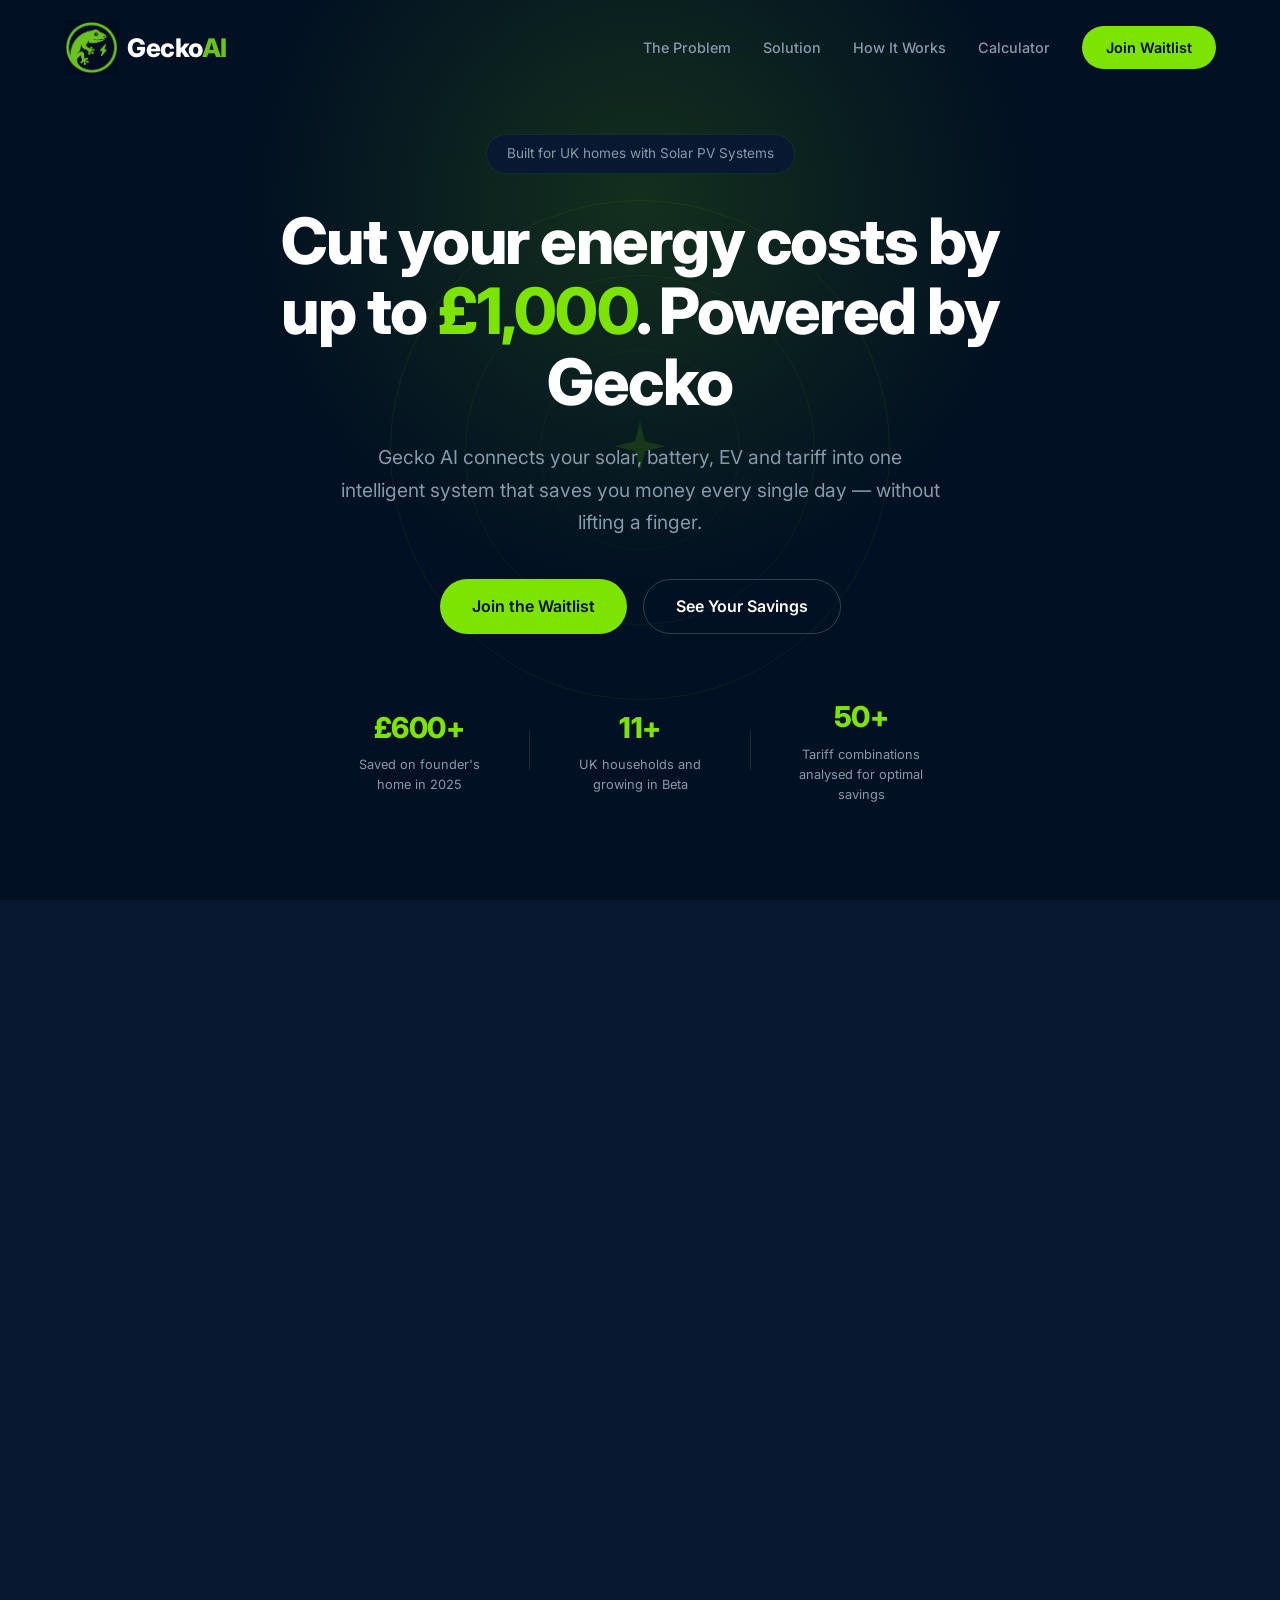
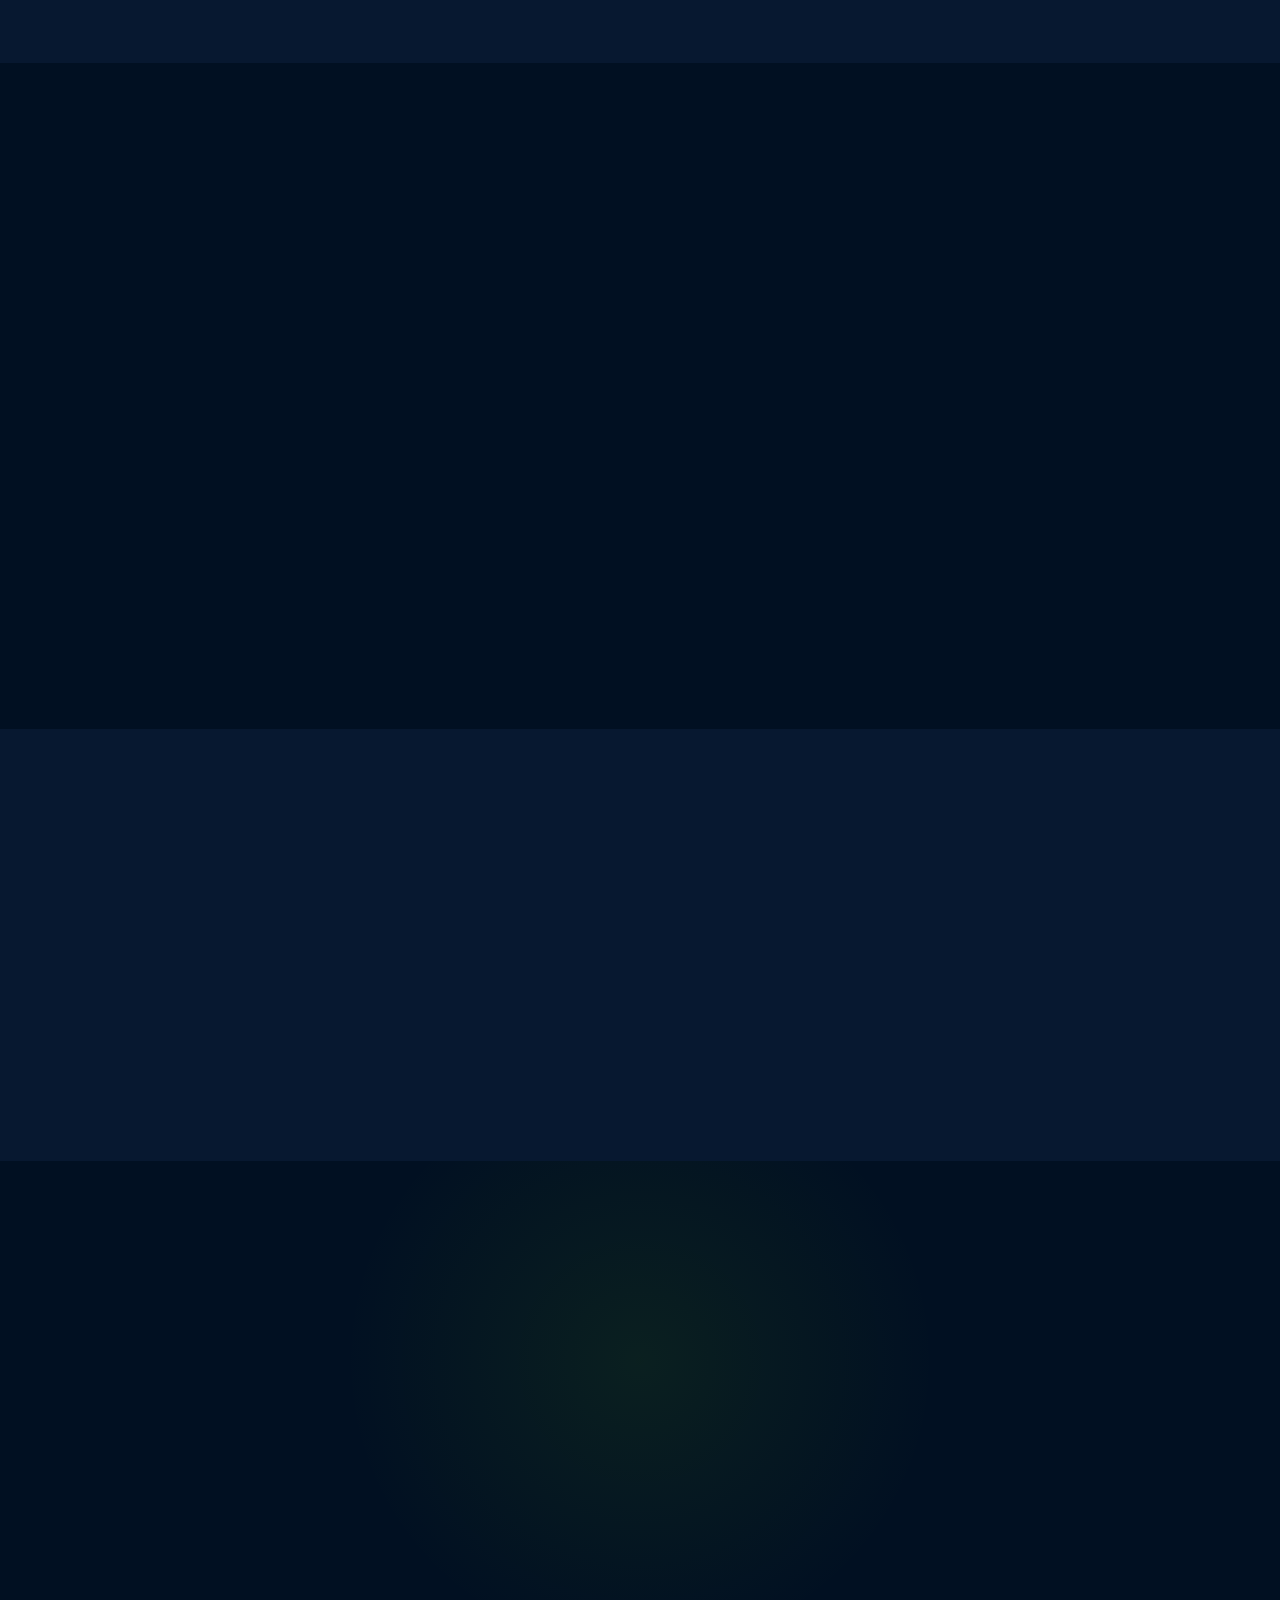
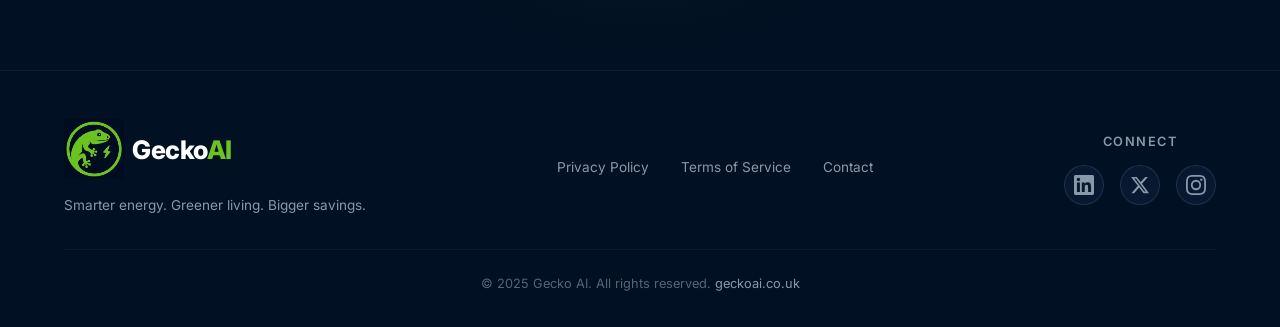
==== variant/index.html @ b73e5095 "Add variant: AI text in gecko green" ====
<!DOCTYPE html>
<html lang="en">
<head>
    <meta charset="UTF-8">
    <meta name="viewport" content="width=device-width, initial-scale=1.0">
    <title>Gecko AI — Smarter Home Energy Optimisation</title>
    <meta name="description" content="Gecko AI connects your solar, battery, EV and tariff into one intelligent system. Cut your energy bills by up to 50% — automatically.">
    <meta property="og:title" content="Gecko AI — Cut Your Energy Bills by Up to 50%">
    <meta property="og:description" content="One intelligent AI layer across your entire home energy setup. Save more, earn more, zero effort.">
    <meta property="og:type" content="website">
    <meta property="og:url" content="https://geckoai.co.uk">
    <link rel="preconnect" href="https://fonts.googleapis.com">
    <link rel="preconnect" href="https://fonts.gstatic.com" crossorigin>
    <link href="https://fonts.googleapis.com/css2?family=Inter:wght@300;400;500;600;700;800;900&display=swap" rel="stylesheet">
    <link rel="stylesheet" href="styles.css">
</head>
<body>

    <!-- Navigation -->
    <nav class="nav" id="nav">
        <div class="nav-container">
            <a href="#top" class="nav-logo">
                <img src="gecko-logo.png" alt="Gecko AI" class="nav-logo-img">
                <span class="nav-logo-text"><span class="logo-gecko">Gecko</span><span class="logo-ai">AI</span></span>
            </a>
            <div class="nav-links" id="navLinks">
                <a href="#problem">The Problem</a>
                <a href="#solution">Solution</a>
                <a href="#how-it-works">How It Works</a>
                <a href="#calculator">Calculator</a>
                <a href="#waitlist" class="nav-cta">Join Waitlist</a>
            </div>
            <button class="nav-toggle" id="navToggle" aria-label="Toggle menu">
                <span></span><span></span><span></span>
            </button>
        </div>
    </nav>

    <!-- Hero -->
    <section class="hero" id="top">
        <div class="hero-glow"></div>
        <div class="hero-content">
            <div class="hero-badge">Built for UK homes with Solar PV Systems</div>
            <h1>Cut your energy costs by up to <span class="text-green">£1,000</span>. Powered by Gecko</h1>
            <p class="hero-sub">Gecko AI connects your solar, battery, EV and tariff into one intelligent system that saves you money every single day — without lifting a finger.</p>
            <div class="hero-actions">
                <a href="#waitlist" class="btn btn-primary">Join the Waitlist</a>
                <a href="#calculator" class="btn btn-secondary">See Your Savings</a>
            </div>
            <div class="hero-stats">
                <div class="hero-stat">
                    <span class="hero-stat-value">£600+</span>
                    <span class="hero-stat-label">Saved on founder's home in 2025</span>
                </div>
                <div class="hero-stat-divider"></div>
                <div class="hero-stat">
                    <span class="hero-stat-value">11+</span>
                    <span class="hero-stat-label">UK households and growing in Beta</span>
                </div>
                <div class="hero-stat-divider"></div>
                <div class="hero-stat">
                    <span class="hero-stat-value">50+</span>
                    <span class="hero-stat-label">Tariff combinations analysed for optimal savings</span>
                </div>
            </div>
        </div>
        <div class="hero-visual">
            <div class="energy-orb">
                <div class="orb-ring orb-ring-1"></div>
                <div class="orb-ring orb-ring-2"></div>
                <div class="orb-ring orb-ring-3"></div>
                <div class="orb-core">
                    <svg viewBox="0 0 60 60" fill="none" xmlns="http://www.w3.org/2000/svg" width="60" height="60">
                        <path d="M30 5 L35 25 L55 30 L35 35 L30 55 L25 35 L5 30 L25 25Z" fill="#7de300" opacity="0.9"/>
                    </svg>
                </div>
            </div>
        </div>
    </section>

    <!-- Problem -->
    <section class="section section-problem" id="problem">
        <div class="container">
            <div class="section-header reveal">
                <span class="section-tag">The Problem</span>
                <h2>You've invested thousands in solar and batteries…</h2>
                <p class="section-sub">But you're probably leaving <strong>£500+ on the table</strong> every single year.</p>
            </div>
            <div class="problem-grid reveal">
                <div class="problem-card">
                    <div class="problem-icon">⚡</div>
                    <h3>Charging at the wrong times</h3>
                    <p>Your battery charges when electricity is expensive, not when rates plummet overnight.</p>
                </div>
                <div class="problem-card">
                    <div class="problem-icon">💷</div>
                    <h3>Stuck on the wrong tariff</h3>
                    <p>With 140+ tariff combinations out there, it's almost impossible to keep up. You're probably overpaying right now.</p>
                </div>
                <div class="problem-card">
                    <div class="problem-icon">📉</div>
                    <h3>Exporting when prices are lowest</h3>
                    <p>You're selling energy back to the grid at 4p when you could earn 15p+ by timing it right.</p>
                </div>
                <div class="problem-card">
                    <div class="problem-icon">📱</div>
                    <h3>Too many apps, no coordination</h3>
                    <p>GivEnergy app, Octopus app, solar app — none of them talk to each other. You're the bottleneck.</p>
                </div>
            </div>
        </div>
    </section>

    <!-- Solution -->
    <section class="section section-solution" id="solution">
        <div class="container">
            <div class="section-header reveal">
                <span class="section-tag">The Solution</span>
                <h2>Gecko connects everything and <span class="text-green">runs it for you</span></h2>
                <p class="section-sub">One intelligent AI layer across your entire home energy setup — so your devices, tariffs, and export decisions all work together automatically.</p>
            </div>
            <div class="solution-grid reveal">
                <div class="solution-card">
                    <div class="solution-icon">🔋</div>
                    <h3>Smart Battery Scheduling</h3>
                    <p>Automatically charges your battery at the cheapest possible times and discharges during peak rates.</p>
                </div>
                <div class="solution-card">
                    <div class="solution-icon">⚖️</div>
                    <h3>Use, Store or Sell — Optimised</h3>
                    <p>Every kWh is routed to where it creates the most value. Self-use, battery storage, or grid export — Gecko decides in real-time.</p>
                </div>
                <div class="solution-card">
                    <div class="solution-icon">🔄</div>
                    <h3>Weekly Tariff Optimisation</h3>
                    <p>Gecko analyses every compatible tariff in your region each week and tells you exactly when to switch — and why.</p>
                </div>
                <div class="solution-card">
                    <div class="solution-icon">🔌</div>
                    <h3>Works With Your Kit</h3>
                    <p>GivEnergy, Fox ESS, Sigen — Gecko integrates with the inverters you already own.</p>
                </div>
                <div class="solution-card">
                    <div class="solution-icon">🧠</div>
                    <h3>Self-Learning AI</h3>
                    <p>Gecko learns your household patterns — EV charging days, seasonal habits, export losses — and gets smarter every single week.</p>
                </div>
            </div>
        </div>
    </section>

    <!-- Founder Video -->
    <section class="section section-video">
        <div class="container">
            <div class="section-header reveal">
                <span class="section-tag">Founder Story</span>
                <h2>Hear it from the <span class="text-green">founders</span></h2>
            </div>
            <div class="video-wrapper reveal">
                <iframe
                    src="https://www.youtube.com/embed/vkBiVyoCR98"
                    title="Gecko AI Founder Story"
                    frameborder="0"
                    allow="accelerometer; autoplay; clipboard-write; encrypted-media; gyroscope; picture-in-picture; web-share"
                    referrerpolicy="strict-origin-when-cross-origin"
                    allowfullscreen>
                </iframe>
            </div>
        </div>
    </section>

    <!-- How It Works -->
    <section class="section section-how" id="how-it-works">
        <div class="container">
            <div class="section-header reveal">
                <span class="section-tag">How It Works</span>
                <h2>Set it up once. <span class="text-green">Save every day.</span></h2>
            </div>
            <div class="steps reveal">
                <div class="step">
                    <div class="step-number">1</div>
                    <div class="step-content">
                        <h3>Connect your system</h3>
                        <p>Add your battery, solar panels, EV charger, and current tariff. Takes 5 minutes.</p>
                    </div>
                </div>
                <div class="step-connector"></div>
                <div class="step">
                    <div class="step-number">2</div>
                    <div class="step-content">
                        <h3>We analyse everything</h3>
                        <p>Gecko blends 6 solar forecast sources, models your consumption patterns, and scans every available tariff in your area.</p>
                    </div>
                </div>
                <div class="step-connector"></div>
                <div class="step">
                    <div class="step-number">3</div>
                    <div class="step-content">
                        <h3>Save automatically</h3>
                        <p>Gecko schedules charge, discharge, and export decisions for maximum savings — and sends you a daily strategy report via Telegram.</p>
                    </div>
                </div>
            </div>
        </div>
    </section>

    <!-- Calculator -->
    <section class="section section-calc" id="calculator">
        <div class="container">
            <div class="section-header reveal">
                <span class="section-tag">Savings Calculator</span>
                <h2>You could be wasting around <span class="text-green">£500+/year</span> — check in 30 seconds</h2>
                <p class="section-sub">See how much your setup is costing you by not optimising it.</p>
            </div>
            <div class="calc-container reveal">
                <div class="calc-form" id="calcForm">
                    <div class="calc-group">
                        <label>2025 Import (kWh)</label>
                        <input type="number" id="calcImport" class="calc-input" placeholder="e.g. 4500" value="4500">
                    </div>
                    <div class="calc-group">
                        <label>2025 Export (kWh)</label>
                        <input type="number" id="calcExport" class="calc-input" placeholder="e.g. 2000" value="2000">
                    </div>
                    <div class="calc-group">
                        <label>Battery size</label>
                        <div class="calc-options" data-field="battery">
                            <button class="calc-option" data-value="5">~5 kWh</button>
                            <button class="calc-option active" data-value="10">~10 kWh</button>
                            <button class="calc-option" data-value="13">~13 kWh</button>
                            <button class="calc-option" data-value="20">20+ kWh</button>
                        </div>
                    </div>
                    <div class="calc-group">
                        <label>Solar panels</label>
                        <input type="number" id="calcPanels" class="calc-input" placeholder="Number of panels (estimate if unknown)" value="12">
                    </div>
                    <div class="calc-group">
                        <label>EV charger?</label>
                        <div class="calc-options" data-field="ev">
                            <button class="calc-option active" data-value="yes">Yes</button>
                            <button class="calc-option" data-value="no">No</button>
                        </div>
                    </div>
                    <div class="calc-group">
                        <label>Current tariff</label>
                        <div class="calc-options" data-field="tariff">
                            <button class="calc-option active" data-value="standard">Standard / Fixed</button>
                            <button class="calc-option" data-value="ev">EV / Time-of-use (e.g. Intelligent Go)</button>
                            <button class="calc-option" data-value="agile">Agile / Tracker</button>
                            <button class="calc-option" data-value="unsure">Not sure</button>
                        </div>
                    </div>
                </div>
                <div class="calc-results" id="calcResults">
                    <div class="calc-result-waste">
                        <span class="calc-result-label">You're likely wasting</span>
                        <span class="calc-result-value" id="wasteValue">£504</span>
                        <span class="calc-result-period">/year</span>
                    </div>
                    <div class="calc-result-save">
                        <span class="calc-result-label">Gecko could save you</span>
                        <span class="calc-result-value text-green" id="saveValue">£353</span>
                        <span class="calc-result-period">/year</span>
                    </div>
                    <div class="calc-result-bill">
                        Your bill could drop from <strong id="billFrom">£120</strong> → <strong class="text-green" id="billTo">£91</strong>/month
                    </div>
                    <div class="calc-email-capture">
                        <p>Enter your email for a personalised savings breakdown</p>
                        <form class="calc-email-form" id="calcEmailForm">
                            <input type="email" placeholder="your@email.com" required id="calcEmail">
                            <button type="submit" class="btn btn-primary">Get My Report</button>
                        </form>
                    </div>
                </div>
            </div>
        </div>
    </section>

    <!-- Technical Credibility -->
    <section class="section section-tech" id="tech">
        <div class="container">
            <div class="section-header reveal">
                <span class="section-tag">Under the Hood</span>
                <h2>Powered by <span class="text-green">real engineering</span>, not hype</h2>
                <p class="section-sub">Gecko uses deterministic, physics-backed models. AI explains — it never guesses the numbers.</p>
            </div>
            <div class="tech-grid reveal">
                <div class="tech-card">
                    <div class="tech-value">6</div>
                    <div class="tech-label">Solar forecast APIs blended with accuracy-weighted consensus algorithm</div>
                </div>
                <div class="tech-card">
                    <div class="tech-value">AI</div>
                    <div class="tech-label">Google Gemini provides an independent "7th opinion" on every forecast</div>
                </div>
                <div class="tech-card">
                    <div class="tech-value">24/7</div>
                    <div class="tech-label">Self-learning profiles adapt weekly to your actual usage patterns</div>
                </div>
                <div class="tech-card">
                    <div class="tech-value">48</div>
                    <div class="tech-label">Half-hourly pricing intervals analysed for every tariff comparison</div>
                </div>
                <div class="tech-card">
                    <div class="tech-value">±10%</div>
                    <div class="tech-label">Solar forecast accuracy target — validated against real-world data daily</div>
                </div>
                <div class="tech-card">
                    <div class="tech-value">£600+</div>
                    <div class="tech-label">Saved on the founder's own home in 2025 — Gecko eats its own cooking</div>
                </div>
            </div>
        </div>
    </section>

    <!-- Compatibility -->
    <section class="section section-compat" id="compatibility">
        <div class="container">
            <div class="section-header reveal">
                <span class="section-tag">Compatibility</span>
                <h2>Works with the systems <span class="text-green">you already own</span></h2>
            </div>
            <div class="compat-grid reveal">
                <div class="compat-item">
                    <div class="compat-logo">GivEnergy</div>
                    <span class="compat-status live">Live</span>
                </div>
                <div class="compat-item">
                    <div class="compat-logo">Fox ESS</div>
                    <span class="compat-status live">Live</span>
                </div>
                <div class="compat-item">
                    <div class="compat-logo">Sigen</div>
                    <span class="compat-status live">Live</span>
                </div>

                <div class="compat-item">
                    <div class="compat-logo">Octopus Energy</div>
                    <span class="compat-status live">Live</span>
                </div>
                <div class="compat-item">
                    <div class="compat-logo">EDF Energy</div>
                    <span class="compat-status live">Live</span>
                </div>
            </div>
        </div>
    </section>

    <!-- Testimonial -->
    <section class="section section-testimonial">
        <div class="container">
            <div class="testimonial reveal">
                <div class="testimonial-quote">"Installing Gecko on my own personal residential home has saved me around <span class="text-green">£600 in 2025</span>. This isn't theory — it's running on my system every single day."</div>
                <div class="testimonial-author">
                    <div class="testimonial-avatar">PG</div>
                    <div class="testimonial-info">
                        <strong>Paul Gray</strong>
                        <span>Co-Founder, Gecko AI</span>
                    </div>
                </div>
            </div>
        </div>
    </section>

    <!-- Waitlist -->
    <section class="section section-waitlist" id="waitlist">
        <div class="container">
            <div class="waitlist-content reveal">
                <h2>Start saving <span class="text-green">automatically</span></h2>
                <p>Get early access to Gecko AI. Early users receive lifetime discounted pricing and priority beta invites.</p>
                <form class="waitlist-form" id="waitlistForm">
                    <input type="email" placeholder="Enter your email" required id="waitlistEmail">
                    <button type="submit" class="btn btn-primary">Join the Waitlist</button>
                </form>
                <span class="waitlist-note">🔒 No spam. Unsubscribe anytime. UK households only.</span>
            </div>
        </div>
    </section>

    <!-- Footer -->
    <footer class="footer">
        <div class="container">
            <div class="footer-content">
                <div class="footer-brand">
                    <div class="footer-logo-wrap">
                        <img src="gecko-logo.png" alt="Gecko AI" class="footer-logo-img">
                        <span class="nav-logo-text"><span class="logo-gecko">Gecko</span><span class="logo-ai">AI</span></span>
                    </div>
                    <p>Smarter energy. Greener living. Bigger savings.</p>
                </div>
                <div class="footer-links">
                    <a href="#">Privacy Policy</a>
                    <a href="#">Terms of Service</a>
                    <a href="#">Contact</a>
                </div>
                <div class="footer-social">
                    <span class="footer-social-label">Connect</span>
                    <div class="footer-social-icons">
                        <a href="https://www.linkedin.com/company/gecko-ai" target="_blank" rel="noopener" aria-label="LinkedIn">
                            <svg width="20" height="20" viewBox="0 0 24 24" fill="currentColor"><path d="M20.447 20.452h-3.554v-5.569c0-1.328-.027-3.037-1.852-3.037-1.853 0-2.136 1.445-2.136 2.939v5.667H9.351V9h3.414v1.561h.046c.477-.9 1.637-1.85 3.37-1.85 3.601 0 4.267 2.37 4.267 5.455v6.286zM5.337 7.433a2.062 2.062 0 01-2.063-2.065 2.064 2.064 0 112.063 2.065zm1.782 13.019H3.555V9h3.564v11.452zM22.225 0H1.771C.792 0 0 .774 0 1.729v20.542C0 23.227.792 24 1.771 24h20.451C23.2 24 24 23.227 24 22.271V1.729C24 .774 23.2 0 22.222 0h.003z"/></svg>
                        </a>
                        <a href="https://x.com/geckoai_uk" target="_blank" rel="noopener" aria-label="X (Twitter)">
                            <svg width="20" height="20" viewBox="0 0 24 24" fill="currentColor"><path d="M18.244 2.25h3.308l-7.227 8.26 8.502 11.24H16.17l-5.214-6.817L4.99 21.75H1.68l7.73-8.835L1.254 2.25H8.08l4.713 6.231zm-1.161 17.52h1.833L7.084 4.126H5.117z"/></svg>
                        </a>
                        <a href="https://www.instagram.com/geckoai_uk/" target="_blank" rel="noopener" aria-label="Instagram">
                            <svg width="20" height="20" viewBox="0 0 24 24" fill="currentColor"><path d="M12 2.163c3.204 0 3.584.012 4.85.07 3.252.148 4.771 1.691 4.919 4.919.058 1.265.069 1.645.069 4.849 0 3.205-.012 3.584-.069 4.849-.149 3.225-1.664 4.771-4.919 4.919-1.266.058-1.644.07-4.85.07-3.204 0-3.584-.012-4.849-.07-3.26-.149-4.771-1.699-4.919-4.92-.058-1.265-.07-1.644-.07-4.849 0-3.204.013-3.583.07-4.849.149-3.227 1.664-4.771 4.919-4.919 1.266-.057 1.645-.069 4.849-.069zM12 0C8.741 0 8.333.014 7.053.072 2.695.272.273 2.69.073 7.052.014 8.333 0 8.741 0 12c0 3.259.014 3.668.072 4.948.2 4.358 2.618 6.78 6.98 6.98C8.333 23.986 8.741 24 12 24c3.259 0 3.668-.014 4.948-.072 4.354-.2 6.782-2.618 6.979-6.98.059-1.28.073-1.689.073-4.948 0-3.259-.014-3.667-.072-4.947-.196-4.354-2.617-6.78-6.979-6.98C15.668.014 15.259 0 12 0zm0 5.838a6.162 6.162 0 100 12.324 6.162 6.162 0 000-12.324zM12 16a4 4 0 110-8 4 4 0 010 8zm6.406-11.845a1.44 1.44 0 100 2.881 1.44 1.44 0 000-2.881z"/></svg>
                        </a>
                    </div>
                </div>
            </div>
            <div class="footer-bottom">
                <p>© 2025 Gecko AI. All rights reserved. <a href="https://geckoai.co.uk">geckoai.co.uk</a></p>
            </div>
        </div>
    </footer>

    <script src="script.js"></script>
</body>
</html>
---- variant/styles.css ----
/* ============================
   Gecko AI — Premium Design System
   Colors: #7de300 (green) / #011022 (dark)
   ============================ */

*, *::before, *::after {
    margin: 0;
    padding: 0;
    box-sizing: border-box;
}

:root {
    --green: #7de300;
    --green-dark: #5cb800;
    --green-glow: rgba(125, 227, 0, 0.15);
    --green-glow-strong: rgba(125, 227, 0, 0.3);
    --dark: #011022;
    --dark-surface: #071830;
    --dark-card: #0c2240;
    --dark-border: rgba(125, 227, 0, 0.1);
    --text: #ffffff;
    --text-muted: #8899aa;
    --text-dim: #556677;
    --font: 'Inter', -apple-system, BlinkMacSystemFont, sans-serif;
    --radius: 16px;
    --radius-sm: 10px;
    --radius-xs: 6px;
    --transition: 0.3s cubic-bezier(0.4, 0, 0.2, 1);
    --max-width: 1200px;
}

html {
    scroll-behavior: smooth;
    scroll-padding-top: 80px;
}

body {
    font-family: var(--font);
    background: var(--dark);
    color: var(--text);
    line-height: 1.6;
    overflow-x: hidden;
    -webkit-font-smoothing: antialiased;
}

.container {
    max-width: var(--max-width);
    margin: 0 auto;
    padding: 0 24px;
}

.text-green {
    color: var(--green);
}

/* ============================
   Navigation
   ============================ */
.nav {
    position: fixed;
    top: 0;
    left: 0;
    right: 0;
    z-index: 1000;
    padding: 20px 0;
    transition: var(--transition);
}

.nav.scrolled {
    background: rgba(1, 16, 34, 0.85);
    backdrop-filter: blur(20px);
    -webkit-backdrop-filter: blur(20px);
    border-bottom: 1px solid var(--dark-border);
    padding: 16px 0;
}

.nav-container {
    max-width: var(--max-width);
    margin: 0 auto;
    padding: 0 24px;
    display: flex;
    align-items: center;
    justify-content: space-between;
}

.nav-logo {
    text-decoration: none;
    display: flex;
    flex-direction: row;
    align-items: center;
    gap: 8px;
}

.nav-logo-img {
    height: 55px;
    width: auto;
    display: block;
    transition: var(--transition);
}

.nav-logo:hover .nav-logo-img {
    transform: scale(1.05);
}

.nav-logo-text {
    font-size: 1.6rem;
    font-weight: 800;
    letter-spacing: -0.5px;
    line-height: 1;
    display: inline-block;
}

.logo-gecko {
    color: #ffffff !important;
}

.logo-ai {
    color: #6cc221 !important;
}

.footer-logo-wrap {
    display: flex;
    flex-direction: row;
    align-items: center;
    gap: 8px;
    margin-bottom: 16px;
}

.footer-logo-img {
    height: 60px;
    width: auto;
    display: block;
}

.nav-links {
    display: flex;
    align-items: center;
    gap: 32px;
}

.nav-links a {
    text-decoration: none;
    color: var(--text-muted);
    font-size: 0.9rem;
    font-weight: 500;
    transition: var(--transition);
}

.nav-links a:hover {
    color: var(--text);
}

.nav-cta {
    background: var(--green) !important;
    color: var(--dark) !important;
    padding: 10px 24px;
    border-radius: 100px;
    font-weight: 600 !important;
}

.nav-cta:hover {
    background: var(--green-dark) !important;
    transform: translateY(-1px);
    box-shadow: 0 4px 20px var(--green-glow-strong);
}

.nav-toggle {
    display: none;
    flex-direction: column;
    gap: 5px;
    background: none;
    border: none;
    cursor: pointer;
    padding: 4px;
}

.nav-toggle span {
    width: 24px;
    height: 2px;
    background: var(--text);
    border-radius: 2px;
    transition: var(--transition);
}

/* ============================
   Buttons
   ============================ */
.btn {
    display: inline-flex;
    align-items: center;
    justify-content: center;
    padding: 14px 32px;
    border-radius: 100px;
    font-family: var(--font);
    font-size: 1rem;
    font-weight: 600;
    text-decoration: none;
    cursor: pointer;
    border: none;
    transition: var(--transition);
}

.btn-primary {
    background: var(--green);
    color: var(--dark);
}

.btn-primary:hover {
    background: var(--green-dark);
    transform: translateY(-2px);
    box-shadow: 0 8px 30px var(--green-glow-strong);
}

.btn-secondary {
    background: transparent;
    color: var(--text);
    border: 1px solid rgba(255, 255, 255, 0.2);
}

.btn-secondary:hover {
    border-color: var(--green);
    color: var(--green);
    transform: translateY(-2px);
}

/* ============================
   Hero Section
   ============================ */
.hero {
    min-height: 100vh;
    display: flex;
    align-items: center;
    justify-content: center;
    text-align: center;
    padding: 120px 24px 80px;
    position: relative;
    overflow: hidden;
}

.hero-glow {
    position: absolute;
    top: -200px;
    left: 50%;
    transform: translateX(-50%);
    width: 800px;
    height: 800px;
    background: radial-gradient(circle, var(--green-glow) 0%, transparent 70%);
    pointer-events: none;
    animation: pulse 6s ease-in-out infinite;
}

@keyframes pulse {
    0%, 100% { opacity: 0.4; transform: translateX(-50%) scale(1); }
    50% { opacity: 0.7; transform: translateX(-50%) scale(1.1); }
}

.hero-content {
    position: relative;
    z-index: 2;
    max-width: 800px;
    margin: 0 auto;
}

.hero-badge {
    display: inline-block;
    background: var(--dark-surface);
    border: 1px solid var(--dark-border);
    padding: 8px 20px;
    border-radius: 100px;
    font-size: 0.85rem;
    color: var(--text-muted);
    margin-bottom: 32px;
    animation: fadeInUp 0.8s ease-out;
}

.hero h1 {
    font-size: clamp(2.4rem, 5.5vw, 4rem);
    font-weight: 800;
    line-height: 1.1;
    letter-spacing: -1.5px;
    margin-bottom: 24px;
    animation: fadeInUp 0.8s ease-out 0.1s both;
}

.hero-sub {
    font-size: 1.2rem;
    color: var(--text-muted);
    max-width: 600px;
    margin: 0 auto 40px;
    line-height: 1.7;
    animation: fadeInUp 0.8s ease-out 0.2s both;
}

.hero-actions {
    display: flex;
    gap: 16px;
    justify-content: center;
    flex-wrap: wrap;
    margin-bottom: 60px;
    animation: fadeInUp 0.8s ease-out 0.3s both;
}

.hero-stats {
    display: flex;
    align-items: center;
    justify-content: center;
    gap: 40px;
    animation: fadeInUp 0.8s ease-out 0.4s both;
}

.hero-stat {
    text-align: center;
}

.hero-stat-value {
    display: block;
    font-size: 1.8rem;
    font-weight: 800;
    color: var(--green);
    letter-spacing: -0.5px;
}

.hero-stat-label {
    font-size: 0.8rem;
    color: var(--text-muted);
    max-width: 140px;
    display: block;
    margin-top: 4px;
}

.hero-stat-divider {
    width: 1px;
    height: 40px;
    background: rgba(255, 255, 255, 0.1);
}

.hero-visual {
    position: absolute;
    top: 50%;
    left: 50%;
    transform: translate(-50%, -50%);
    z-index: 1;
    pointer-events: none;
}

.energy-orb {
    position: relative;
    width: 500px;
    height: 500px;
}

.orb-ring {
    position: absolute;
    border-radius: 50%;
    border: 1px solid rgba(125, 227, 0, 0.08);
    animation: orbSpin 20s linear infinite;
}

.orb-ring-1 {
    width: 100%;
    height: 100%;
    top: 0;
    left: 0;
}

.orb-ring-2 {
    width: 70%;
    height: 70%;
    top: 15%;
    left: 15%;
    animation-duration: 15s;
    animation-direction: reverse;
    border-color: rgba(125, 227, 0, 0.06);
}

.orb-ring-3 {
    width: 40%;
    height: 40%;
    top: 30%;
    left: 30%;
    animation-duration: 10s;
    border-color: rgba(125, 227, 0, 0.04);
}

.orb-core {
    position: absolute;
    top: 50%;
    left: 50%;
    transform: translate(-50%, -50%);
    opacity: 0.15;
}

@keyframes orbSpin {
    from { transform: rotate(0deg); }
    to { transform: rotate(360deg); }
}

/* ============================
   Sections (Shared)
   ============================ */
.section {
    padding: 120px 0;
}

.section-header {
    text-align: center;
    margin-bottom: 64px;
}

.section-tag {
    display: inline-block;
    font-size: 0.8rem;
    font-weight: 600;
    text-transform: uppercase;
    letter-spacing: 2px;
    color: var(--green);
    margin-bottom: 16px;
}

.section-header h2 {
    font-size: clamp(1.8rem, 3.5vw, 2.8rem);
    font-weight: 800;
    letter-spacing: -1px;
    line-height: 1.15;
    margin-bottom: 16px;
}

.section-sub {
    font-size: 1.1rem;
    color: var(--text-muted);
    max-width: 600px;
    margin: 0 auto;
}

/* ============================
   Problem Section
   ============================ */
.section-problem {
    background: var(--dark-surface);
}

.problem-grid {
    display: grid;
    grid-template-columns: repeat(2, 1fr);
    gap: 24px;
}

.problem-card {
    background: var(--dark);
    border: 1px solid rgba(255, 255, 255, 0.06);
    border-radius: var(--radius);
    padding: 36px;
    transition: var(--transition);
}

.problem-card:hover {
    border-color: rgba(255, 80, 80, 0.3);
    transform: translateY(-4px);
}

.problem-icon {
    font-size: 2rem;
    margin-bottom: 16px;
}

.problem-card h3 {
    font-size: 1.15rem;
    font-weight: 700;
    margin-bottom: 8px;
    color: #ff6b6b;
}

.problem-card p {
    color: var(--text-muted);
    font-size: 0.95rem;
    line-height: 1.6;
}

/* ============================
   Founder Video
   ============================ */
.video-wrapper {
    position: relative;
    width: 100%;
    max-width: 800px;
    margin: 0 auto;
    padding-bottom: 56.25%; /* 16:9 */
    border-radius: var(--radius);
    overflow: hidden;
    border: 1px solid var(--dark-border);
    box-shadow: 0 8px 40px rgba(0, 0, 0, 0.3);
}

.video-wrapper iframe {
    position: absolute;
    top: 0;
    left: 0;
    width: 100%;
    height: 100%;
    border: none;
}

.section-video {
    padding-top: 0;
    margin-top: -60px;
    padding-bottom: 80px;
}

/* ============================
   Solution Section
   ============================ */
.solution-grid {
    display: flex;
    flex-wrap: wrap;
    justify-content: center;
    gap: 24px;
}

.solution-grid .solution-card {
    flex: 0 1 calc(33.333% - 16px);
}

.solution-card {
    background: var(--dark-surface);
    border: 1px solid var(--dark-border);
    border-radius: var(--radius);
    padding: 36px;
    transition: var(--transition);
    position: relative;
    overflow: hidden;
}

.solution-card::before {
    content: '';
    position: absolute;
    top: 0;
    left: 0;
    right: 0;
    height: 2px;
    background: linear-gradient(90deg, transparent, var(--green), transparent);
    opacity: 0;
    transition: var(--transition);
}

.solution-card:hover {
    border-color: rgba(125, 227, 0, 0.2);
    transform: translateY(-4px);
    box-shadow: 0 8px 40px rgba(125, 227, 0, 0.05);
}

.solution-card:hover::before {
    opacity: 1;
}

.solution-icon {
    font-size: 2rem;
    margin-bottom: 16px;
}

.solution-card h3 {
    font-size: 1.15rem;
    font-weight: 700;
    margin-bottom: 8px;
}

.solution-card p {
    color: var(--text-muted);
    font-size: 0.95rem;
    line-height: 1.6;
}

/* ============================
   How It Works
   ============================ */
.section-how {
    background: var(--dark-surface);
}

.steps {
    display: flex;
    align-items: flex-start;
    justify-content: center;
    gap: 0;
    max-width: 900px;
    margin: 0 auto;
}

.step {
    flex: 1;
    text-align: center;
    padding: 0 24px;
}

.step-number {
    width: 60px;
    height: 60px;
    display: flex;
    align-items: center;
    justify-content: center;
    margin: 0 auto 24px;
    font-size: 1.4rem;
    font-weight: 800;
    color: var(--dark);
    background: var(--green);
    border-radius: 50%;
    box-shadow: 0 0 30px var(--green-glow-strong);
}

.step h3 {
    font-size: 1.15rem;
    font-weight: 700;
    margin-bottom: 8px;
}

.step p {
    color: var(--text-muted);
    font-size: 0.9rem;
    line-height: 1.65;
}

.step-connector {
    width: 80px;
    height: 2px;
    background: linear-gradient(90deg, var(--green), rgba(125, 227, 0, 0.2));
    margin-top: 30px;
    flex-shrink: 0;
}

/* ============================
   Calculator
   ============================ */
.calc-container {
    display: grid;
    grid-template-columns: 1fr 1fr;
    gap: 40px;
    background: var(--dark-surface);
    border: 1px solid var(--dark-border);
    border-radius: var(--radius);
    padding: 48px;
}

.calc-group {
    margin-bottom: 28px;
}

.calc-group:last-child {
    margin-bottom: 0;
}

.calc-group label {
    display: block;
    font-size: 0.9rem;
    font-weight: 600;
    margin-bottom: 12px;
    color: var(--text-muted);
}

.calc-input {
    width: 100%;
    padding: 12px 18px;
    border-radius: var(--radius-xs);
    border: 1px solid rgba(255, 255, 255, 0.1);
    background: var(--dark);
    color: var(--text);
    font-family: var(--font);
    font-size: 0.95rem;
    outline: none;
    transition: var(--transition);
}

.calc-input:focus {
    border-color: var(--green);
    box-shadow: 0 0 0 3px var(--green-glow);
}

.calc-options {
    display: flex;
    gap: 8px;
    flex-wrap: wrap;
}

.calc-option {
    padding: 10px 18px;
    border-radius: var(--radius-xs);
    border: 1px solid rgba(255, 255, 255, 0.1);
    background: var(--dark);
    color: var(--text-muted);
    font-family: var(--font);
    font-size: 0.85rem;
    font-weight: 500;
    cursor: pointer;
    transition: var(--transition);
}

.calc-option:hover {
    border-color: rgba(125, 227, 0, 0.3);
    color: var(--text);
}

.calc-option.active {
    background: rgba(125, 227, 0, 0.1);
    border-color: var(--green);
    color: var(--green);
}

.calc-results {
    display: flex;
    flex-direction: column;
    justify-content: center;
    align-items: center;
    text-align: center;
    gap: 20px;
}

.calc-result-waste,
.calc-result-save {
    display: flex;
    flex-direction: column;
    align-items: center;
}

.calc-result-label {
    font-size: 0.85rem;
    color: var(--text-muted);
    margin-bottom: 4px;
}

.calc-result-value {
    font-size: 3.5rem;
    font-weight: 900;
    letter-spacing: -2px;
    line-height: 1;
}

.calc-result-waste .calc-result-value {
    color: #ff6b6b;
}

.calc-result-period {
    font-size: 1rem;
    color: var(--text-muted);
}

.calc-result-bill {
    font-size: 0.95rem;
    color: var(--text-muted);
    padding-top: 8px;
    border-top: 1px solid rgba(255, 255, 255, 0.06);
    width: 100%;
}

.calc-email-capture {
    width: 100%;
    padding-top: 12px;
}

.calc-email-capture p {
    font-size: 0.85rem;
    color: var(--text-muted);
    margin-bottom: 12px;
}

.calc-email-form {
    display: flex;
    gap: 8px;
}

.calc-email-form input {
    flex: 1;
    padding: 12px 18px;
    border-radius: var(--radius-xs);
    border: 1px solid rgba(255, 255, 255, 0.1);
    background: var(--dark);
    color: var(--text);
    font-family: var(--font);
    font-size: 0.9rem;
    outline: none;
    transition: var(--transition);
}

.calc-email-form input:focus {
    border-color: var(--green);
    box-shadow: 0 0 0 3px var(--green-glow);
}

.calc-email-form .btn {
    padding: 12px 24px;
    font-size: 0.9rem;
    white-space: nowrap;
}

/* ============================
   Technical Credibility
   ============================ */
.section-tech {
    background: var(--dark-surface);
}

.tech-grid {
    display: grid;
    grid-template-columns: repeat(3, 1fr);
    gap: 24px;
}

.tech-card {
    background: var(--dark);
    border: 1px solid rgba(255, 255, 255, 0.06);
    border-radius: var(--radius);
    padding: 36px;
    text-align: center;
    transition: var(--transition);
}

.tech-card:hover {
    border-color: var(--dark-border);
    transform: translateY(-4px);
}

.tech-value {
    font-size: 2.4rem;
    font-weight: 900;
    color: var(--green);
    letter-spacing: -1px;
    margin-bottom: 12px;
}

.tech-label {
    font-size: 0.9rem;
    color: var(--text-muted);
    line-height: 1.5;
}

/* ============================
   Compatibility
   ============================ */
.compat-grid {
    display: grid;
    grid-template-columns: repeat(3, 1fr);
    gap: 20px;
    max-width: 800px;
    margin: 0 auto;
}

.compat-item {
    background: var(--dark-surface);
    border: 1px solid var(--dark-border);
    border-radius: var(--radius);
    padding: 28px;
    display: flex;
    flex-direction: column;
    align-items: center;
    gap: 12px;
    transition: var(--transition);
}

.compat-item:hover {
    transform: translateY(-4px);
    border-color: rgba(125, 227, 0, 0.2);
}

.compat-logo {
    font-size: 1.1rem;
    font-weight: 700;
    color: var(--text);
}

.compat-status {
    font-size: 0.75rem;
    font-weight: 600;
    text-transform: uppercase;
    letter-spacing: 1px;
    padding: 4px 12px;
    border-radius: 100px;
}

.compat-status.live {
    background: rgba(125, 227, 0, 0.1);
    color: var(--green);
}

.compat-status.coming {
    background: rgba(255, 255, 255, 0.06);
    color: var(--text-muted);
}

/* ============================
   Testimonial
   ============================ */
.section-testimonial {
    background: var(--dark-surface);
}

.testimonial {
    max-width: 700px;
    margin: 0 auto;
    text-align: center;
}

.testimonial-quote {
    font-size: 1.5rem;
    font-weight: 500;
    line-height: 1.5;
    margin-bottom: 32px;
    font-style: italic;
    color: rgba(255, 255, 255, 0.9);
}

.testimonial-author {
    display: flex;
    align-items: center;
    justify-content: center;
    gap: 16px;
}

.testimonial-avatar {
    width: 52px;
    height: 52px;
    border-radius: 50%;
    background: linear-gradient(135deg, var(--green), var(--green-dark));
    display: flex;
    align-items: center;
    justify-content: center;
    font-weight: 800;
    font-size: 1rem;
    color: var(--dark);
}

.testimonial-info {
    text-align: left;
}

.testimonial-info strong {
    display: block;
    font-weight: 700;
}

.testimonial-info span {
    font-size: 0.85rem;
    color: var(--text-muted);
}

/* ============================
   Waitlist CTA
   ============================ */
.section-waitlist {
    padding: 120px 0;
    position: relative;
    overflow: hidden;
}

.section-waitlist::before {
    content: '';
    position: absolute;
    top: -100px;
    left: 50%;
    transform: translateX(-50%);
    width: 600px;
    height: 600px;
    background: radial-gradient(circle, var(--green-glow) 0%, transparent 70%);
    pointer-events: none;
    opacity: 0.5;
}

.waitlist-content {
    position: relative;
    z-index: 2;
    text-align: center;
    max-width: 600px;
    margin: 0 auto;
}

.waitlist-content h2 {
    font-size: clamp(1.8rem, 3.5vw, 2.8rem);
    font-weight: 800;
    letter-spacing: -1px;
    margin-bottom: 16px;
}

.waitlist-content p {
    color: var(--text-muted);
    font-size: 1.05rem;
    margin-bottom: 32px;
    line-height: 1.6;
}

.waitlist-form {
    display: flex;
    gap: 12px;
    max-width: 480px;
    margin: 0 auto 16px;
}

.waitlist-form input {
    flex: 1;
    padding: 16px 20px;
    border-radius: var(--radius-sm);
    border: 1px solid rgba(255, 255, 255, 0.1);
    background: var(--dark-surface);
    color: var(--text);
    font-family: var(--font);
    font-size: 1rem;
    outline: none;
    transition: var(--transition);
}

.waitlist-form input:focus {
    border-color: var(--green);
    box-shadow: 0 0 0 3px var(--green-glow);
}

.waitlist-form .btn {
    padding: 16px 28px;
    white-space: nowrap;
}

.waitlist-note {
    font-size: 0.8rem;
    color: var(--text-dim);
}

/* ============================
   Footer
   ============================ */
.footer {
    border-top: 1px solid rgba(255, 255, 255, 0.06);
    padding: 48px 0 32px;
}

.footer-content {
    display: flex;
    justify-content: space-between;
    align-items: center;
    margin-bottom: 32px;
}

.footer-brand p {
    color: var(--text-muted);
    font-size: 0.85rem;
    margin-top: 8px;
}

.footer-links {
    display: flex;
    gap: 32px;
}

.footer-links a {
    text-decoration: none;
    color: var(--text-muted);
    font-size: 0.85rem;
    transition: var(--transition);
}

.footer-links a:hover {
    color: var(--text);
}

.footer-bottom {
    text-align: center;
    padding-top: 24px;
    border-top: 1px solid rgba(255, 255, 255, 0.04);
}

.footer-bottom p {
    font-size: 0.8rem;
    color: var(--text-dim);
}

.footer-bottom a {
    color: var(--text-muted);
    text-decoration: none;
}

.footer-social {
    text-align: center;
}

.footer-social-label {
    display: block;
    font-size: 0.8rem;
    font-weight: 600;
    text-transform: uppercase;
    letter-spacing: 1.5px;
    color: var(--text-muted);
    margin-bottom: 12px;
}

.footer-social-icons {
    display: flex;
    gap: 16px;
    justify-content: center;
}

.footer-social-icons a {
    display: flex;
    align-items: center;
    justify-content: center;
    width: 40px;
    height: 40px;
    border-radius: 50%;
    background: var(--dark-surface);
    border: 1px solid rgba(255, 255, 255, 0.1);
    color: var(--text-muted);
    transition: var(--transition);
}

.footer-social-icons a:hover {
    color: var(--green);
    border-color: var(--green);
    transform: translateY(-2px);
    box-shadow: 0 4px 15px var(--green-glow);
}

/* ============================
   Reveal Animations
   ============================ */
.reveal {
    opacity: 0;
    transform: translateY(30px);
    transition: opacity 0.8s ease-out, transform 0.8s ease-out;
}

.reveal.visible {
    opacity: 1;
    transform: translateY(0);
}

@keyframes fadeInUp {
    from { opacity: 0; transform: translateY(20px); }
    to { opacity: 1; transform: translateY(0); }
}

/* ============================
   Responsive
   ============================ */
@media (max-width: 768px) {
    .nav-links {
        display: none;
        position: absolute;
        top: 100%;
        left: 0;
        right: 0;
        flex-direction: column;
        background: rgba(1, 16, 34, 0.95);
        backdrop-filter: blur(20px);
        padding: 24px;
        gap: 16px;
        border-bottom: 1px solid var(--dark-border);
    }

    .nav-links.open {
        display: flex;
    }

    .nav-toggle {
        display: flex;
    }

    .hero {
        min-height: auto;
        padding: 120px 24px 60px;
    }

    .hero h1 {
        font-size: 2rem;
    }

    .hero-sub {
        font-size: 1rem;
    }

    .hero-stats {
        flex-direction: column;
        gap: 20px;
    }

    .hero-stat-divider {
        width: 40px;
        height: 1px;
    }

    .hero-visual {
        display: none;
    }

    .section {
        padding: 80px 0;
    }

    .problem-grid {
        grid-template-columns: 1fr;
    }

    .solution-grid {
        flex-direction: column;
    }

    .solution-grid .solution-card {
        flex: 1 1 100%;
        width: 100%;
    }

    .steps {
        flex-direction: column;
        align-items: center;
        gap: 32px;
    }

    .step-connector {
        width: 2px;
        height: 40px;
        background: linear-gradient(180deg, var(--green), rgba(125, 227, 0, 0.2));
    }

    .calc-container {
        grid-template-columns: 1fr;
        padding: 32px 24px;
    }

    .calc-email-form {
        flex-direction: column;
    }

    .tech-grid {
        grid-template-columns: repeat(2, 1fr);
    }

    .compat-grid {
        grid-template-columns: repeat(2, 1fr);
    }

    .testimonial-quote {
        font-size: 1.15rem;
    }

    .waitlist-form {
        flex-direction: column;
    }

    .footer-content {
        flex-direction: column;
        gap: 24px;
        text-align: center;
    }
}

@media (max-width: 480px) {
    .tech-grid {
        grid-template-columns: 1fr;
    }

    .compat-grid {
        grid-template-columns: 1fr;
    }

    .calc-options {
        flex-direction: column;
    }
}
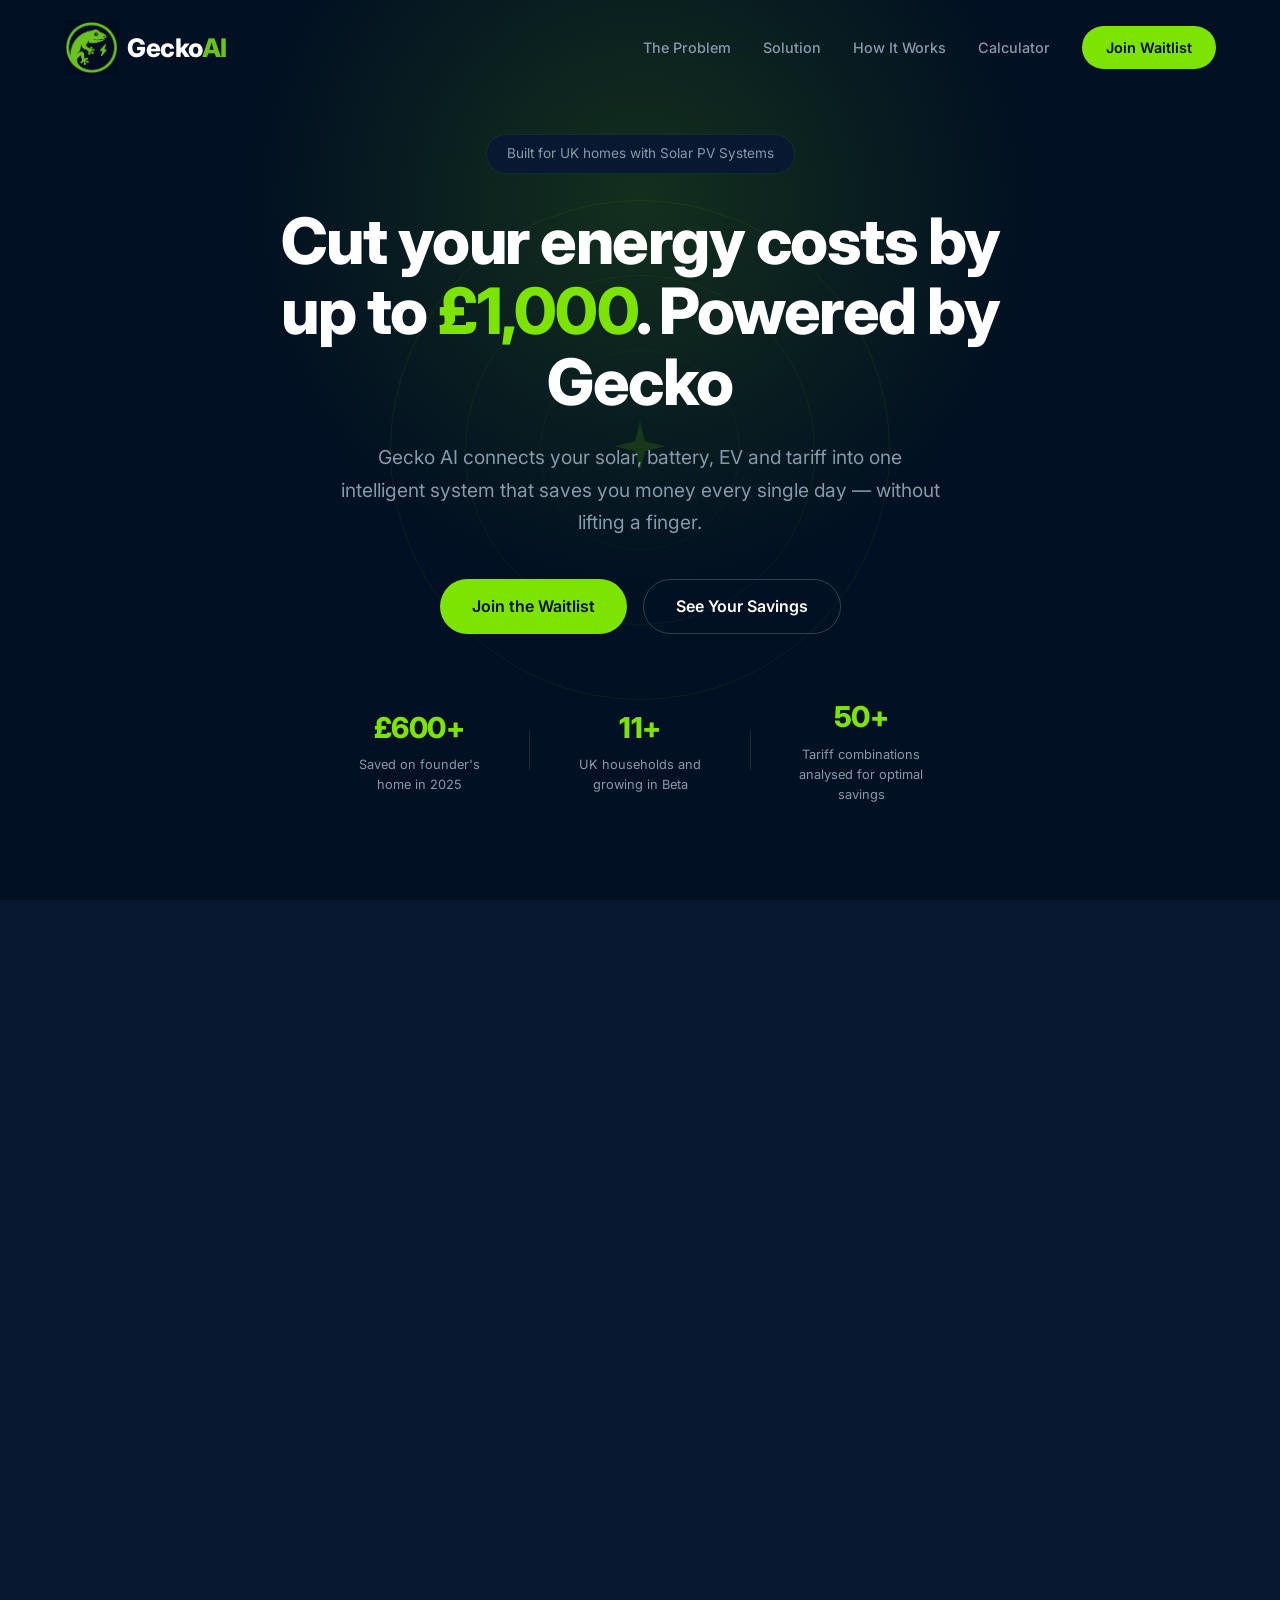
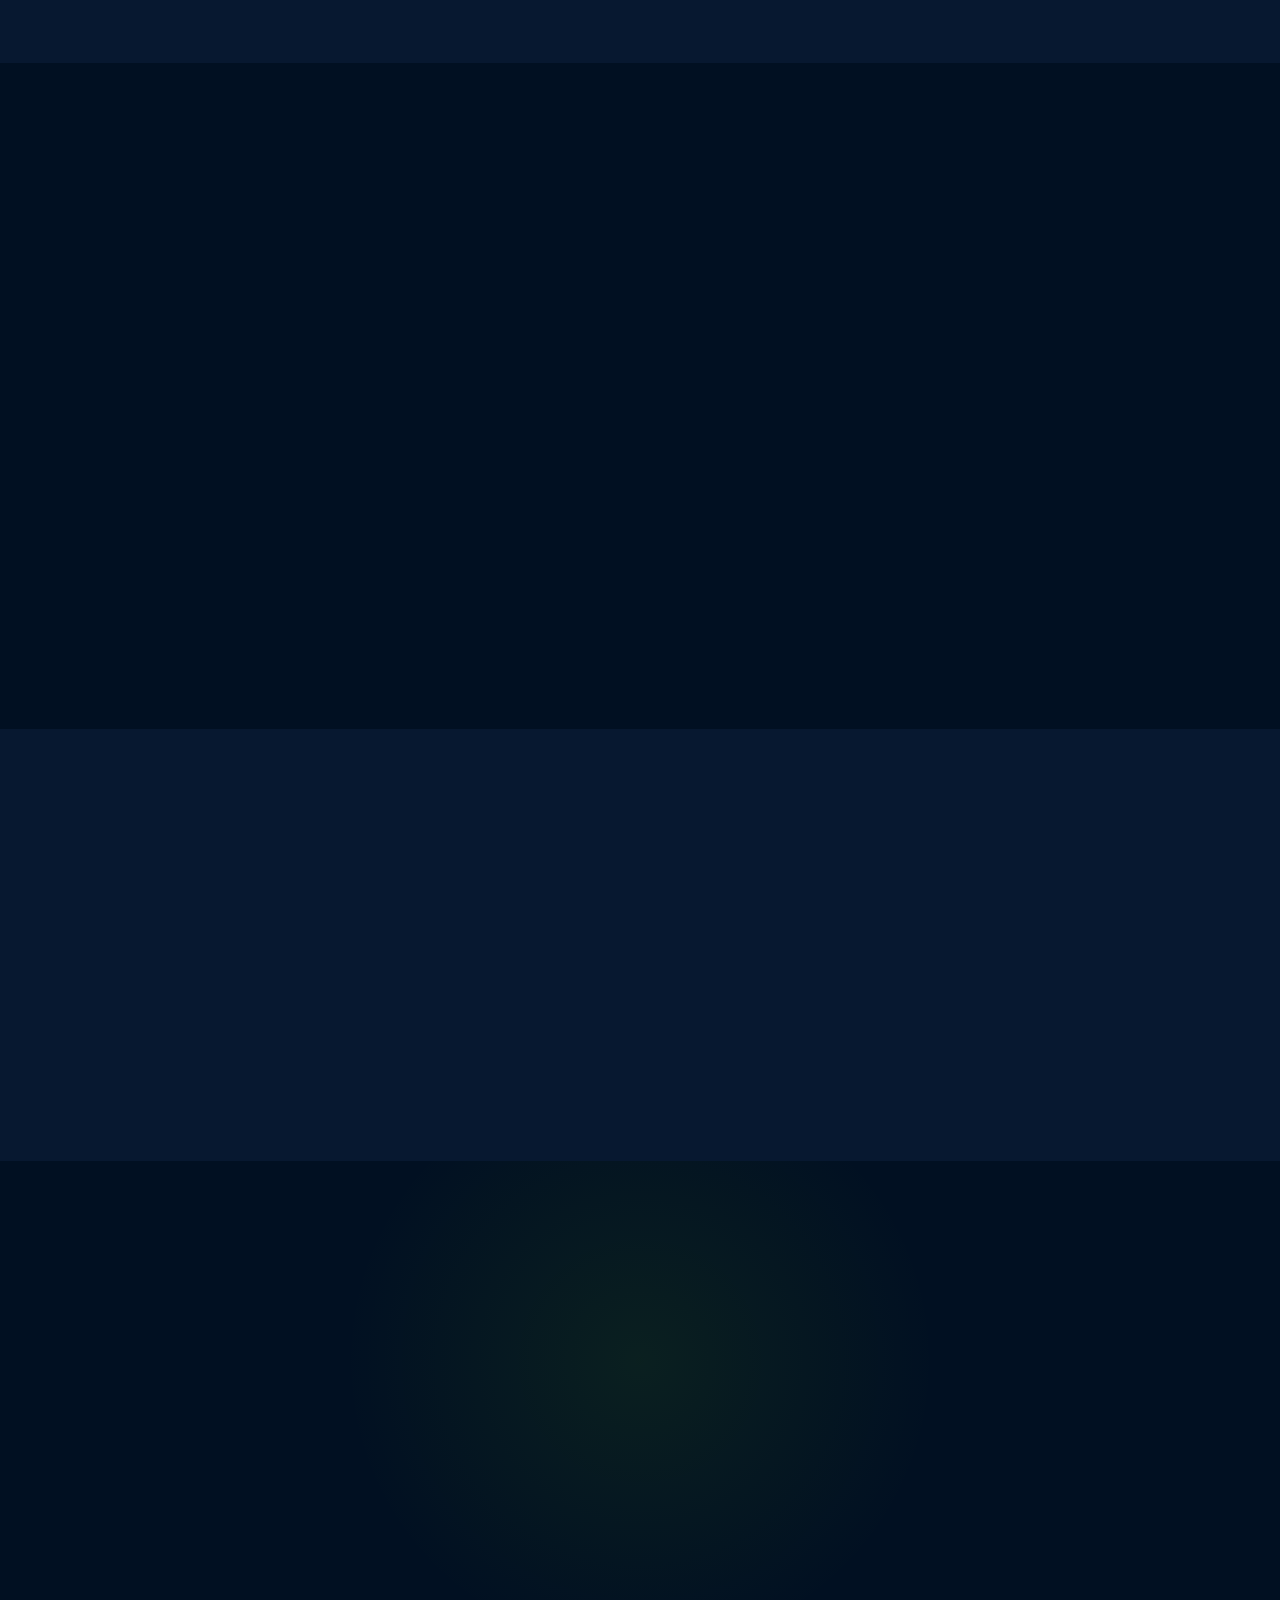
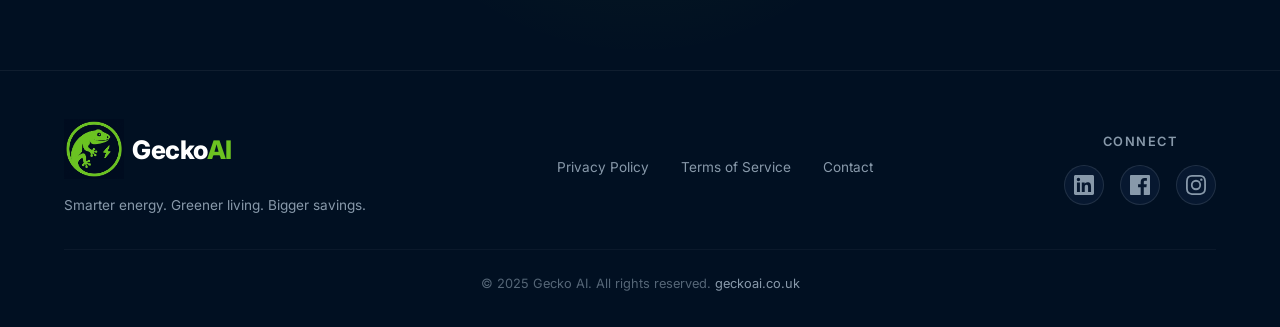
==== commit 1331f144: "Replace Twitter icon with Facebook" ====
--- a/variant/index.html
+++ b/variant/index.html
@@ -401,8 +401,8 @@
                         <a href="https://www.linkedin.com/company/gecko-ai" target="_blank" rel="noopener" aria-label="LinkedIn">
                             <svg width="20" height="20" viewBox="0 0 24 24" fill="currentColor"><path d="M20.447 20.452h-3.554v-5.569c0-1.328-.027-3.037-1.852-3.037-1.853 0-2.136 1.445-2.136 2.939v5.667H9.351V9h3.414v1.561h.046c.477-.9 1.637-1.85 3.37-1.85 3.601 0 4.267 2.37 4.267 5.455v6.286zM5.337 7.433a2.062 2.062 0 01-2.063-2.065 2.064 2.064 0 112.063 2.065zm1.782 13.019H3.555V9h3.564v11.452zM22.225 0H1.771C.792 0 0 .774 0 1.729v20.542C0 23.227.792 24 1.771 24h20.451C23.2 24 24 23.227 24 22.271V1.729C24 .774 23.2 0 22.222 0h.003z"/></svg>
                         </a>
-                        <a href="https://x.com/geckoai_uk" target="_blank" rel="noopener" aria-label="X (Twitter)">
-                            <svg width="20" height="20" viewBox="0 0 24 24" fill="currentColor"><path d="M18.244 2.25h3.308l-7.227 8.26 8.502 11.24H16.17l-5.214-6.817L4.99 21.75H1.68l7.73-8.835L1.254 2.25H8.08l4.713 6.231zm-1.161 17.52h1.833L7.084 4.126H5.117z"/></svg>
+                        <a href="https://www.facebook.com/profile.php?id=61566687331036" target="_blank" rel="noopener" aria-label="Facebook">
+                            <svg width="20" height="20" viewBox="0 0 24 24" fill="currentColor"><path d="M22.675 0H1.325C.593 0 0 .593 0 1.325v21.351C0 23.407.593 24 1.325 24H12.82v-9.294H9.692v-3.622h3.128V8.413c0-3.1 1.893-4.788 4.659-4.788 1.325 0 2.463.099 2.795.143v3.24l-1.918.001c-1.504 0-1.795.715-1.795 1.763v2.313h3.587l-.467 3.622h-3.12V24h6.116c.73 0 1.323-.593 1.323-1.325V1.325C24 .593 23.407 0 22.675 0z"/></svg>
                         </a>
                         <a href="https://www.instagram.com/geckoai_uk/" target="_blank" rel="noopener" aria-label="Instagram">
                             <svg width="20" height="20" viewBox="0 0 24 24" fill="currentColor"><path d="M12 2.163c3.204 0 3.584.012 4.85.07 3.252.148 4.771 1.691 4.919 4.919.058 1.265.069 1.645.069 4.849 0 3.205-.012 3.584-.069 4.849-.149 3.225-1.664 4.771-4.919 4.919-1.266.058-1.644.07-4.85.07-3.204 0-3.584-.012-4.849-.07-3.26-.149-4.771-1.699-4.919-4.92-.058-1.265-.07-1.644-.07-4.849 0-3.204.013-3.583.07-4.849.149-3.227 1.664-4.771 4.919-4.919 1.266-.057 1.645-.069 4.849-.069zM12 0C8.741 0 8.333.014 7.053.072 2.695.272.273 2.69.073 7.052.014 8.333 0 8.741 0 12c0 3.259.014 3.668.072 4.948.2 4.358 2.618 6.78 6.98 6.98C8.333 23.986 8.741 24 12 24c3.259 0 3.668-.014 4.948-.072 4.354-.2 6.782-2.618 6.979-6.98.059-1.28.073-1.689.073-4.948 0-3.259-.014-3.667-.072-4.947-.196-4.354-2.617-6.78-6.979-6.98C15.668.014 15.259 0 12 0zm0 5.838a6.162 6.162 0 100 12.324 6.162 6.162 0 000-12.324zM12 16a4 4 0 110-8 4 4 0 010 8zm6.406-11.845a1.44 1.44 0 100 2.881 1.44 1.44 0 000-2.881z"/></svg>
